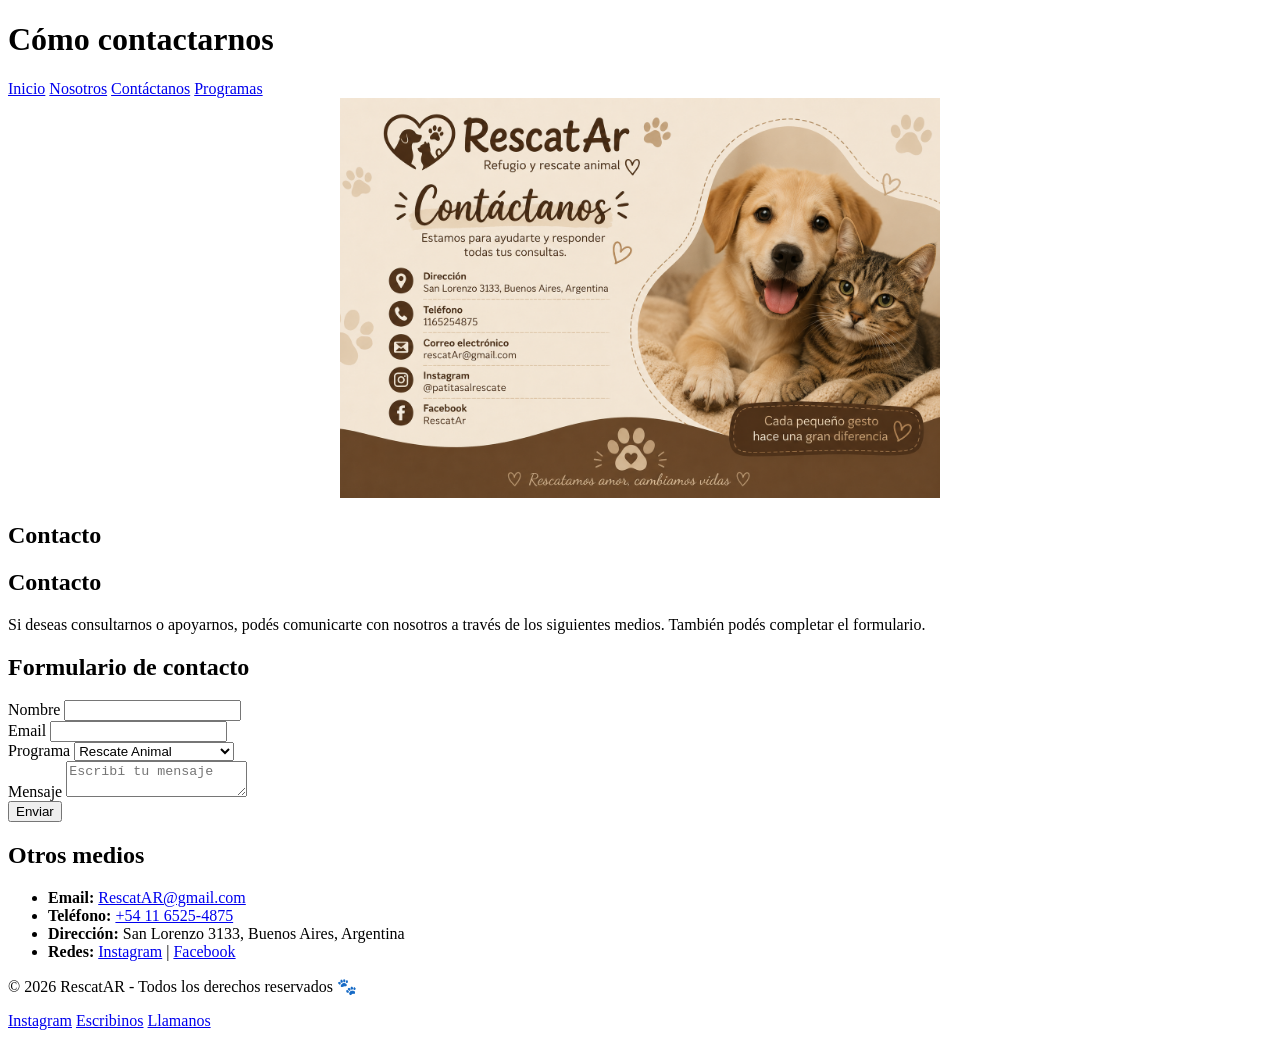
==== Trabajo-Practico-RescatAr/Pagina RescatAr/contacto.html @ a7d04452 "Organizar proyecto: mover archivos a carpeta Pagina RescatAr" ====
<!DOCTYPE html>
<html lang="es">

<head>
  <meta charset="UTF-8">
  <meta name="viewport" content="width=device-width, initial-scale=1.0">
  <title>RescatAR - Contacto</title>
</head>

<body>

<header>
  <h1>Cómo contactarnos</h1>

  <nav>
    <a href="index.html">Inicio</a>
    <a href="nosotros.html">Nosotros</a>
    <a href="contacto.html">Contáctanos</a>
    <a href="programas.html">Programas</a>
  </nav>
</header>
 <main>

  <div style="text-align: center;">
    <img src="img/foto-de-contactanos.jpeg" alt="Contacto RescatAR" width="600">
  </div>

  <section>   
    <h2>Contacto</h2>
    
  <section>
    <h2>Contacto</h2>
    <p>
      Si deseas consultarnos o apoyarnos, podés comunicarte con nosotros a través de los siguientes medios.
      También podés completar el formulario.
    </p>
  </section>

  <section>
    <h2>Formulario de contacto</h2>

    <form action="/enviar" method="post">

      <label for="nombre">Nombre</label>
      <input type="text" id="nombre" name="nombre" required><br>

      <label for="email">Email</label>
      <input type="email" id="email" name="email" required><br>

      <label for="programa">Programa</label>
      <select id="programa" name="programa">
        <option>Rescate Animal</option>
        <option>Atención Veterinaria</option>
        <option>Adopción Responsable</option>
      </select><br>

      <label for="mensaje">Mensaje</label>
      <textarea id="mensaje" name="mensaje" placeholder="Escribí tu mensaje"></textarea><br>

      <button type="submit">Enviar</button>

    </form>
  </section>

  <section>
    <h2>Otros medios</h2>

    <ul>
      <li><strong>Email:</strong> <a href="mailto:RescatAR@gmail.com">RescatAR@gmail.com</a></li>
      <li><strong>Teléfono:</strong> <a href="tel:+541165254875">+54 11 6525-4875</a></li>
      <li><strong>Dirección:</strong> San Lorenzo 3133, Buenos Aires, Argentina</li>
      <li>
        <strong>Redes:</strong>
        <a href="https://www.instagram.com/patitasalrescate/?hl=es" target="_blank" rel="noopener noreferrer">Instagram</a> |
        <a href="https://www.facebook.com/" target="_blank" rel="noopener noreferrer">Facebook</a>
      </li>
    </ul>

  </section>

</main>

<footer>
  <p>© 2026 RescatAR - Todos los derechos reservados 🐾</p>

  <div>
    <a href="https://www.instagram.com/patitasalrescate/?hl=es" target="_blank" rel="noopener noreferrer">Instagram</a>
    <a href="mailto:RescatAR@gmail.com">Escribinos</a>
    <a href="tel:+541165254875">Llamanos</a>
  </div>
</footer>

</body>
</html>
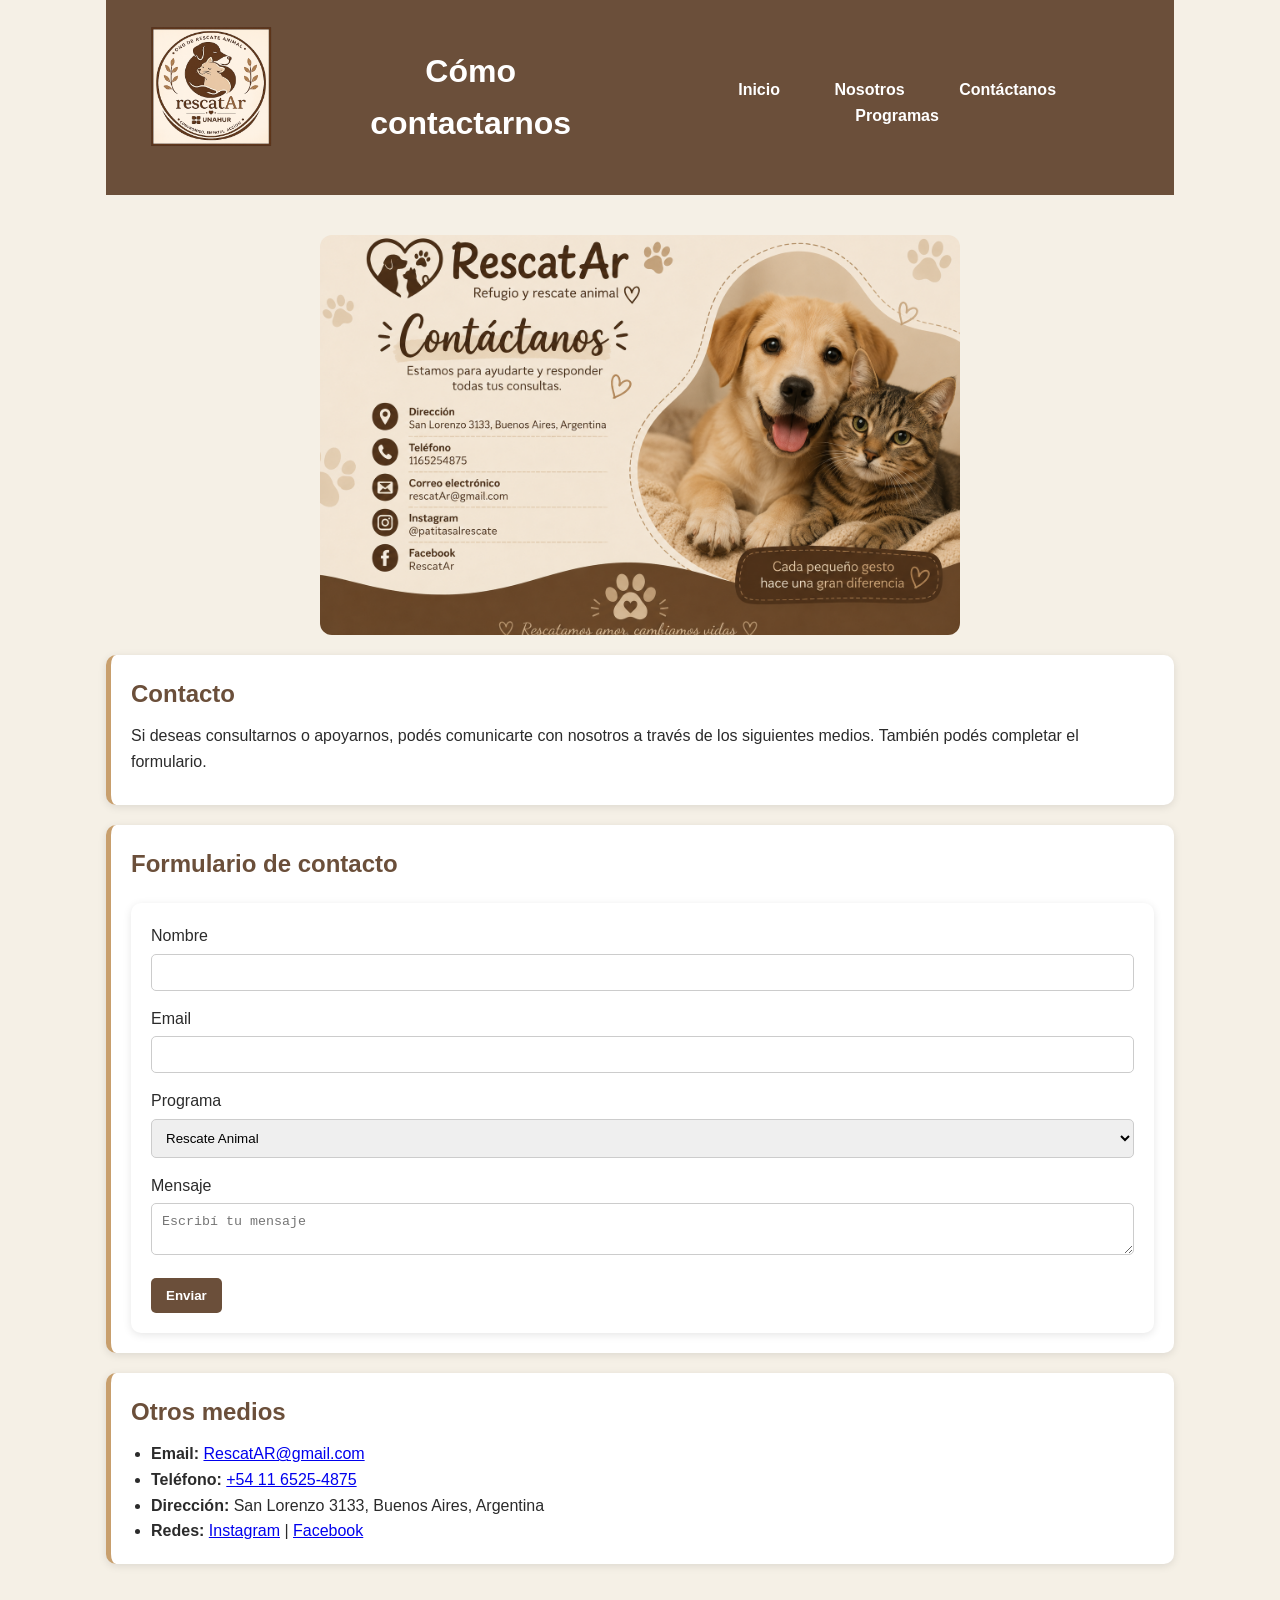
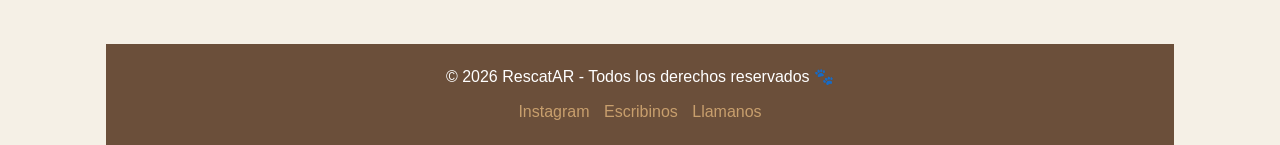
==== commit 1d3f2639: "Actualizo estilos css y header con logo" ====
--- a/Trabajo-Practico-RescatAr/Pagina RescatAr/contacto.html
+++ b/Trabajo-Practico-RescatAr/Pagina RescatAr/contacto.html
@@ -4,12 +4,15 @@
 <head>
   <meta charset="UTF-8">
   <meta name="viewport" content="width=device-width, initial-scale=1.0">
+  <link rel="stylesheet" href="css/estilos.css">
   <title>RescatAR - Contacto</title>
 </head>
 
 <body>
 
-<header>
+<header class="header">
+  <div class="header-container">
+     <img src="img/logo-ong-rescate-unahur.jpeg" class="logo">
   <h1>Cómo contactarnos</h1>
 
   <nav>
@@ -22,11 +25,9 @@
  <main>
 
   <div style="text-align: center;">
-    <img src="img/foto-de-contactanos.jpeg" alt="Contacto RescatAR" width="600">
+    <img src="img/foto-de-contactanos.jpeg" class="img-contacto">
   </div>
 
-  <section>   
-    <h2>Contacto</h2>
     
   <section>
     <h2>Contacto</h2>
--- a/Trabajo-Practico-RescatAr/Pagina RescatAr/css/estilos.css
+++ b/Trabajo-Practico-RescatAr/Pagina RescatAr/css/estilos.css
@@ -0,0 +1,242 @@
+/* =========================
+   VARIABLES
+========================= */
+:root {
+  --color-fondo: #f5f0e6;
+  --color-primario: #6b4f3a;
+  --color-secundario: #8b6b4a;
+  --color-acento: #c89f6d;
+  --color-texto: #2b2b2b;
+  --color-blanco: #ffffff;
+}
+
+/* =========================
+   RESET
+========================= */
+* {
+  margin: 0;
+  padding: 0;
+  box-sizing: border-box;
+}
+
+/* =========================
+   BASE GENERAL
+========================= */
+body {
+  font-family: Arial, sans-serif;
+  font-size: 16px;
+  line-height: 1.6;
+
+  background-color: var(--color-fondo);
+  color: var(--color-texto);
+
+  max-width: 1100px;
+  margin: 0 auto;
+  padding: 0 1rem;
+}
+
+/* =========================
+   HEADER
+========================= */
+header {
+  background-color: var(--color-primario);
+  color: var(--color-blanco);
+  text-align: center;
+  padding: 25px 15px;
+}
+
+header h1 {
+  font-size: 2rem;
+}
+
+/* =========================
+   NAV
+========================= */
+nav {
+  margin-top: 10px;
+}
+
+nav a {
+  color: var(--color-blanco);
+  text-decoration: none;
+  margin: 0 10px;
+  padding: 6px 10px;
+  border-radius: 5px;
+  font-weight: bold;
+  transition: 0.3s;
+}
+
+nav a:hover {
+  background-color: var(--color-acento);
+  color: var(--color-blanco);
+}
+
+/* =========================
+   MAIN
+========================= */
+main {
+  padding: 20px 0;
+}
+
+/* =========================
+   SECCIONES (CARDS)
+========================= */
+section {
+  background-color: var(--color-blanco);
+  margin-bottom: 20px;
+  padding: 20px;
+  border-radius: 10px;
+
+  border-left: 5px solid var(--color-acento);
+  box-shadow: 0 2px 8px rgba(0, 0, 0, 0.1);
+}
+
+/* =========================
+   TIPOGRAFÍA
+========================= */
+h2 {
+  color: var(--color-primario);
+  margin-bottom: 10px;
+}
+
+h3 {
+  color: var(--color-secundario);
+  margin-bottom: 10px;
+}
+
+p {
+  margin-bottom: 10px;
+}
+
+/* =========================
+   IMÁGENES
+========================= */
+img {
+  width: 100%;
+  max-height: 400px;
+  object-fit: cover;
+  border-radius: 10px;
+  margin-bottom: 15px;
+}
+
+/* =========================
+   LISTAS
+========================= */
+ul, dl {
+  margin-left: 20px;
+}
+
+/* =========================
+   FORMULARIO
+========================= */
+form {
+  background-color: var(--color-blanco);
+  padding: 20px;
+  border-radius: 10px;
+  margin-top: 20px;
+  box-shadow: 0 2px 8px rgba(0,0,0,0.1);
+}
+
+input,
+select,
+textarea {
+  width: 100%;
+  padding: 10px;
+  margin: 5px 0 15px 0;
+  border: 1px solid #ccc;
+  border-radius: 5px;
+}
+
+button {
+  background-color: var(--color-primario);
+  color: var(--color-blanco);
+  border: none;
+  padding: 10px 15px;
+  cursor: pointer;
+  border-radius: 5px;
+  font-weight: bold;
+}
+
+button:hover {
+  background-color: var(--color-secundario);
+}
+
+/* =========================
+   FOOTER
+========================= */
+footer {
+  margin-top: 40px;
+  padding: 20px;
+  text-align: center;
+  background-color: var(--color-primario);
+  color: var(--color-blanco);
+}
+
+footer a {
+  color: var(--color-acento);
+  text-decoration: none;
+  margin: 0 5px;
+}
+
+
+.img-contacto {
+  width: 60%;          /* más chica */
+  height: auto;        /* mantiene proporción */
+  display: block;
+  margin: 20px auto;
+  border-radius: 12px;
+}
+
+
+/* =========================
+   HEADER PRO NIVEL FINAL
+========================= */
+
+.header {
+  background-color: var(--color-primario);
+  padding: 15px 30px;
+}
+
+.header-container {
+  display: flex;
+  align-items: center;
+  justify-content: space-between;
+}
+
+/* LOGO */
+.logo {
+  width: 150px;
+  max-width: 150%;
+  height: auto;
+}
+
+/* AGRUPAR LOGO + TITULO */
+.header-container h1 {
+  color: var(--color-blanco);
+  font-size: 2rem;
+  margin-left: 15px;
+}
+
+/* contenedor izquierdo */
+.header-container {
+  gap: 20px;
+}
+
+/* NAV */
+.header nav {
+  margin-left: auto;
+}
+
+.header nav a {
+  color: var(--color-blanco);
+  text-decoration: none;
+  margin-left: 20px;
+  font-weight: bold;
+  transition: 0.3s;
+}
+
+.header nav a:hover {
+  color: var(--color-acento);
+}
+
+
